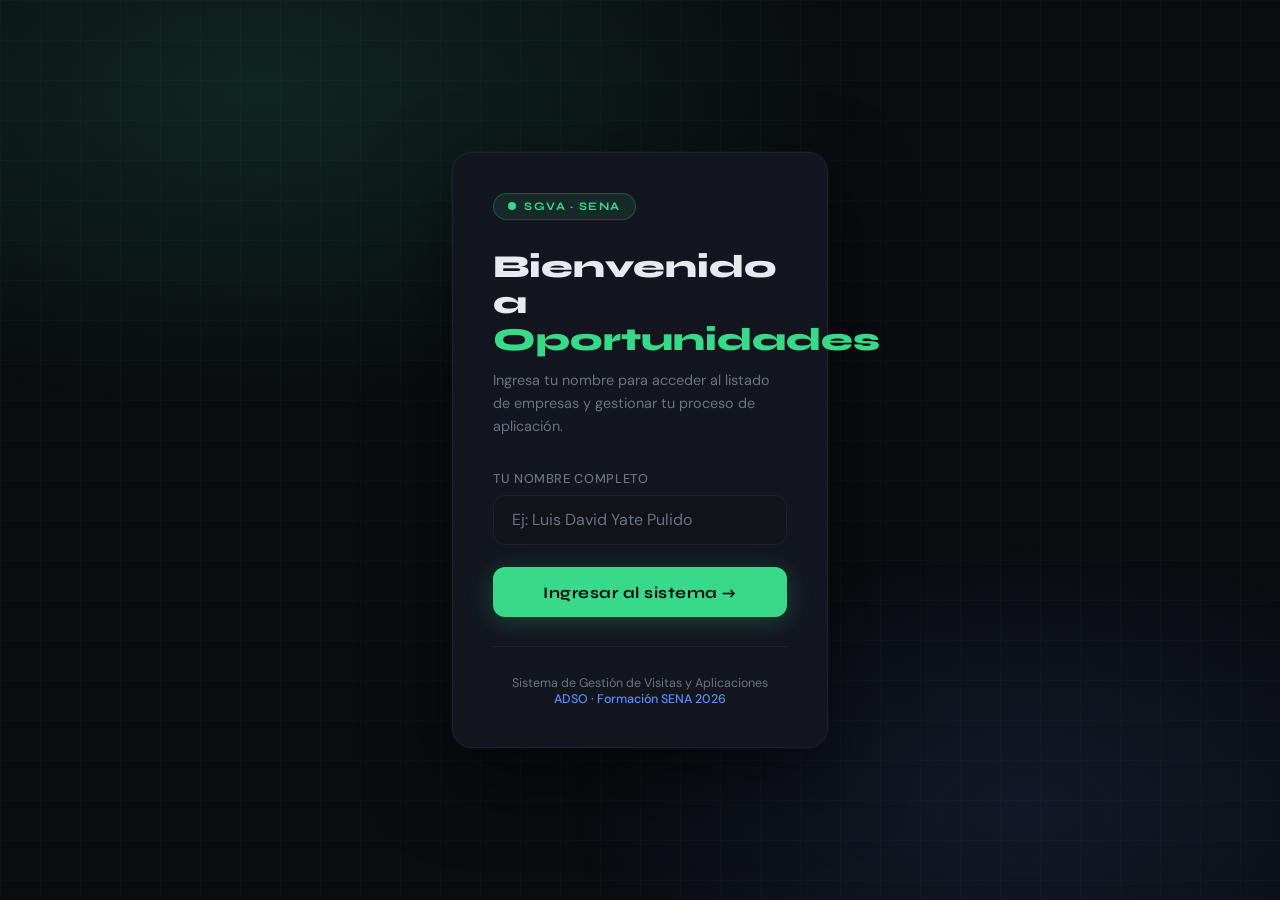
==== docs/index.html @ 46197d7f "Version Inicial" ====
<!DOCTYPE html>
<html lang="es">
<head>
  <meta charset="UTF-8" />
  <meta name="viewport" content="width=device-width, initial-scale=1.0"/>
  <title>SGVA – Oportunidades SENA</title>
  <link rel="preconnect" href="https://fonts.googleapis.com">
  <link rel="preconnect" href="https://fonts.gstatic.com" crossorigin>
  <link href="https://fonts.googleapis.com/css2?family=Syne:wght@400;600;700;800&family=DM+Sans:ital,wght@0,300;0,400;0,500;1,300&display=swap" rel="stylesheet">
  <style>
    *, *::before, *::after { box-sizing: border-box; margin: 0; padding: 0; }
    :root {
      --bg: #0a0c10; --surface: #111318; --border: #1e2230;
      --accent: #39d98a; --accent2: #5b8cff; --danger: #ff5b5b;
      --text: #e8eaf0; --muted: #6b7280; --card: #13161f;
    }
    body {
      background: var(--bg); color: var(--text);
      font-family: 'DM Sans', sans-serif;
      min-height: 100vh; display: flex;
      align-items: center; justify-content: center;
      overflow: hidden; position: relative;
    }
    body::before {
      content: ''; position: fixed; inset: 0;
      background:
        radial-gradient(ellipse 80% 60% at 20% 10%, rgba(57,217,138,.13) 0%, transparent 60%),
        radial-gradient(ellipse 60% 50% at 80% 90%, rgba(91,140,255,.10) 0%, transparent 60%);
      animation: pulse-bg 8s ease-in-out infinite alternate;
      pointer-events: none; z-index: 0;
    }
    @keyframes pulse-bg { from { opacity: .6; } to { opacity: 1; } }
    body::after {
      content: ''; position: fixed; inset: 0;
      background-image:
        linear-gradient(rgba(57,217,138,.03) 1px, transparent 1px),
        linear-gradient(90deg, rgba(57,217,138,.03) 1px, transparent 1px);
      background-size: 40px 40px; pointer-events: none; z-index: 0;
    }
    .login-wrap {
      position: relative; z-index: 1;
      width: 100%; max-width: 440px; padding: 2rem;
      animation: slideUp .6s cubic-bezier(.16,1,.3,1) both;
    }
    @keyframes slideUp { from { opacity: 0; transform: translateY(30px); } to { opacity: 1; transform: translateY(0); } }
    .login-card {
      background: var(--card); border: 1px solid var(--border);
      border-radius: 20px; padding: 2.5rem;
      box-shadow: 0 30px 80px rgba(0,0,0,.5), 0 0 0 1px rgba(57,217,138,.06);
    }
    .logo-badge {
      display: inline-flex; align-items: center; gap: .5rem;
      background: rgba(57,217,138,.1); border: 1px solid rgba(57,217,138,.25);
      border-radius: 99px; padding: .35rem .9rem; margin-bottom: 1.8rem;
    }
    .logo-dot {
      width: 8px; height: 8px; background: var(--accent);
      border-radius: 50%; animation: blink 2s ease-in-out infinite;
    }
    @keyframes blink { 0%,100% { opacity: 1; } 50% { opacity: .3; } }
    .logo-badge span {
      font-family: 'Syne', sans-serif; font-size: .72rem;
      font-weight: 700; letter-spacing: .12em; color: var(--accent); text-transform: uppercase;
    }
    h1 { font-family: 'Syne', sans-serif; font-size: 2rem; font-weight: 800; line-height: 1.15; margin-bottom: .6rem; }
    h1 em { font-style: normal; color: var(--accent); }
    .subtitle { color: var(--muted); font-size: .9rem; line-height: 1.6; margin-bottom: 2rem; }
    label { display: block; font-size: .8rem; font-weight: 500; color: var(--muted); letter-spacing: .05em; text-transform: uppercase; margin-bottom: .5rem; }
    input[type="text"] {
      width: 100%; background: var(--surface); border: 1.5px solid var(--border);
      border-radius: 12px; padding: .85rem 1.1rem; color: var(--text);
      font-family: 'DM Sans', sans-serif; font-size: 1rem; outline: none;
      transition: border-color .2s, box-shadow .2s;
    }
    input[type="text"]::placeholder { color: var(--muted); }
    input[type="text"]:focus { border-color: var(--accent); box-shadow: 0 0 0 3px rgba(57,217,138,.12); }
    .btn-login {
      width: 100%; margin-top: 1.4rem; background: var(--accent); color: #0a0c10;
      font-family: 'Syne', sans-serif; font-size: 1rem; font-weight: 700;
      border: none; border-radius: 12px; padding: .95rem; cursor: pointer;
      letter-spacing: .03em; transition: transform .15s, box-shadow .15s;
      box-shadow: 0 4px 24px rgba(57,217,138,.25);
    }
    .btn-login:hover { transform: translateY(-2px); box-shadow: 0 8px 32px rgba(57,217,138,.4); }
    .error-msg { margin-top: .8rem; color: var(--danger); font-size: .85rem; text-align: center; display: none; }
    .divider { height: 1px; background: var(--border); margin: 1.8rem 0; }
    .footer-note { text-align: center; font-size: .78rem; color: var(--muted); }
    .footer-note strong { color: var(--accent2); font-weight: 500; }
  </style>
</head>
<body>
  <div class="login-wrap">
    <div class="login-card">
      <div class="logo-badge"><div class="logo-dot"></div><span>SGVA · SENA</span></div>
      <h1>Bienvenido a<br><em>Oportunidades</em></h1>
      <p class="subtitle">Ingresa tu nombre para acceder al listado de empresas y gestionar tu proceso de aplicación.</p>
      <label for="nombre">Tu nombre completo</label>
      <input type="text" id="nombre" placeholder="Ej: Luis David Yate Pulido" autocomplete="off" />
      <p class="error-msg" id="error">Por favor escribe tu nombre para continuar.</p>
      <button class="btn-login" onclick="ingresar()">Ingresar al sistema →</button>
      <div class="divider"></div>
      <p class="footer-note">Sistema de Gestión de Visitas y Aplicaciones<br><strong>ADSO · Formación SENA 2026</strong></p>
    </div>
  </div>
  <script>
    const sesion = localStorage.getItem('sgva_usuario');
    if (sesion) window.location.href = 'dashboard.html';
    document.getElementById('nombre').addEventListener('keydown', e => { if (e.key === 'Enter') ingresar(); });
    function ingresar() {
      const nombre = document.getElementById('nombre').value.trim();
      const error  = document.getElementById('error');
      if (!nombre) { error.style.display = 'block'; return; }
      error.style.display = 'none';
      localStorage.setItem('sgva_usuario', nombre);
      window.location.href = 'dashboard.html';
    }
  </script>
</body>
</html>
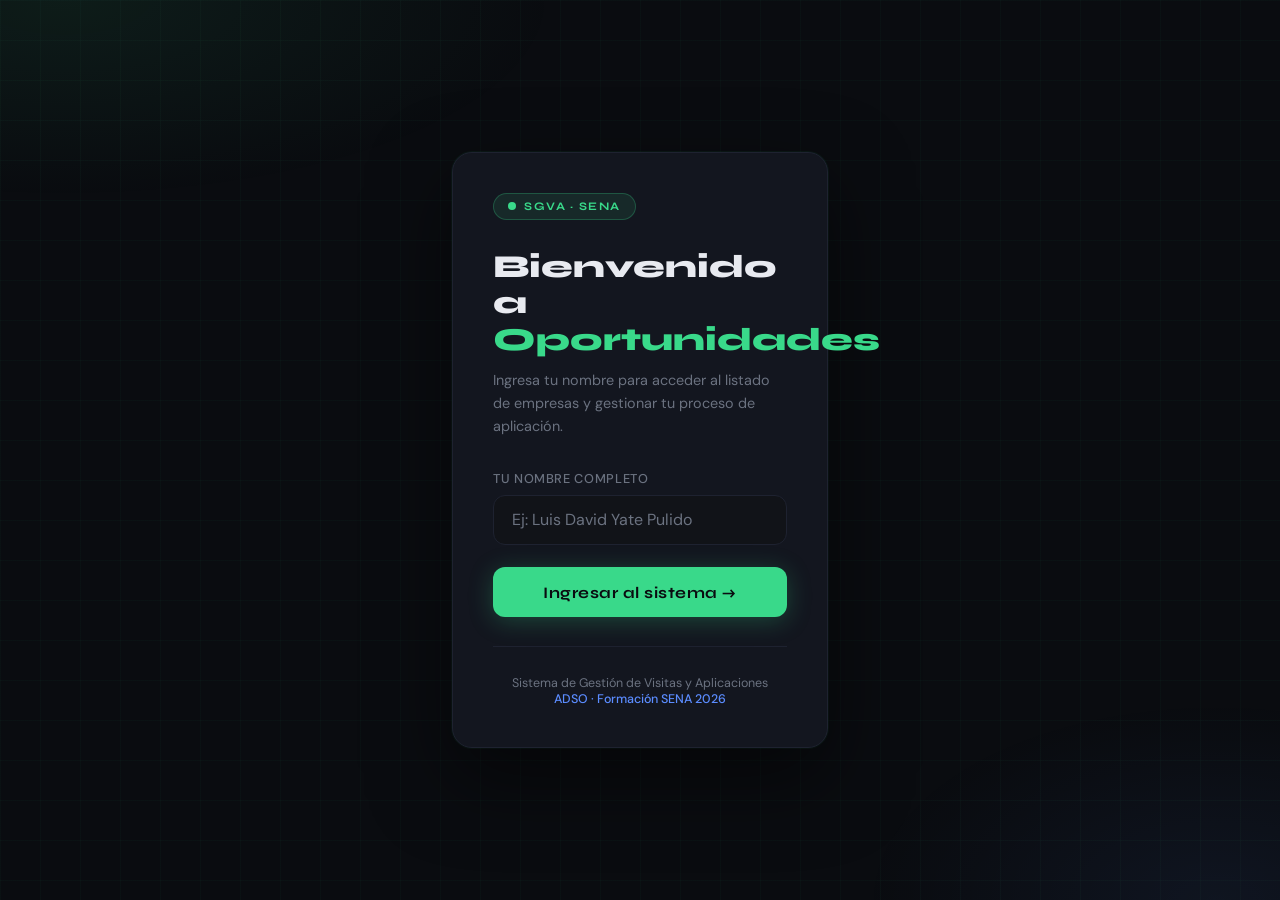
==== commit 1473ce30: "feat: secciones, agregar empresa y CSS/JS separados" ====
--- a/docs/index.html
+++ b/docs/index.html
@@ -1,101 +1,22 @@
 <!DOCTYPE html>
 <html lang="es">
 <head>
-  <meta charset="UTF-8" />
+  <meta charset="UTF-8"/>
   <meta name="viewport" content="width=device-width, initial-scale=1.0"/>
   <title>SGVA – Oportunidades SENA</title>
   <link rel="preconnect" href="https://fonts.googleapis.com">
   <link rel="preconnect" href="https://fonts.gstatic.com" crossorigin>
-  <link href="https://fonts.googleapis.com/css2?family=Syne:wght@400;600;700;800&family=DM+Sans:ital,wght@0,300;0,400;0,500;1,300&display=swap" rel="stylesheet">
-  <style>
-    *, *::before, *::after { box-sizing: border-box; margin: 0; padding: 0; }
-    :root {
-      --bg: #0a0c10; --surface: #111318; --border: #1e2230;
-      --accent: #39d98a; --accent2: #5b8cff; --danger: #ff5b5b;
-      --text: #e8eaf0; --muted: #6b7280; --card: #13161f;
-    }
-    body {
-      background: var(--bg); color: var(--text);
-      font-family: 'DM Sans', sans-serif;
-      min-height: 100vh; display: flex;
-      align-items: center; justify-content: center;
-      overflow: hidden; position: relative;
-    }
-    body::before {
-      content: ''; position: fixed; inset: 0;
-      background:
-        radial-gradient(ellipse 80% 60% at 20% 10%, rgba(57,217,138,.13) 0%, transparent 60%),
-        radial-gradient(ellipse 60% 50% at 80% 90%, rgba(91,140,255,.10) 0%, transparent 60%);
-      animation: pulse-bg 8s ease-in-out infinite alternate;
-      pointer-events: none; z-index: 0;
-    }
-    @keyframes pulse-bg { from { opacity: .6; } to { opacity: 1; } }
-    body::after {
-      content: ''; position: fixed; inset: 0;
-      background-image:
-        linear-gradient(rgba(57,217,138,.03) 1px, transparent 1px),
-        linear-gradient(90deg, rgba(57,217,138,.03) 1px, transparent 1px);
-      background-size: 40px 40px; pointer-events: none; z-index: 0;
-    }
-    .login-wrap {
-      position: relative; z-index: 1;
-      width: 100%; max-width: 440px; padding: 2rem;
-      animation: slideUp .6s cubic-bezier(.16,1,.3,1) both;
-    }
-    @keyframes slideUp { from { opacity: 0; transform: translateY(30px); } to { opacity: 1; transform: translateY(0); } }
-    .login-card {
-      background: var(--card); border: 1px solid var(--border);
-      border-radius: 20px; padding: 2.5rem;
-      box-shadow: 0 30px 80px rgba(0,0,0,.5), 0 0 0 1px rgba(57,217,138,.06);
-    }
-    .logo-badge {
-      display: inline-flex; align-items: center; gap: .5rem;
-      background: rgba(57,217,138,.1); border: 1px solid rgba(57,217,138,.25);
-      border-radius: 99px; padding: .35rem .9rem; margin-bottom: 1.8rem;
-    }
-    .logo-dot {
-      width: 8px; height: 8px; background: var(--accent);
-      border-radius: 50%; animation: blink 2s ease-in-out infinite;
-    }
-    @keyframes blink { 0%,100% { opacity: 1; } 50% { opacity: .3; } }
-    .logo-badge span {
-      font-family: 'Syne', sans-serif; font-size: .72rem;
-      font-weight: 700; letter-spacing: .12em; color: var(--accent); text-transform: uppercase;
-    }
-    h1 { font-family: 'Syne', sans-serif; font-size: 2rem; font-weight: 800; line-height: 1.15; margin-bottom: .6rem; }
-    h1 em { font-style: normal; color: var(--accent); }
-    .subtitle { color: var(--muted); font-size: .9rem; line-height: 1.6; margin-bottom: 2rem; }
-    label { display: block; font-size: .8rem; font-weight: 500; color: var(--muted); letter-spacing: .05em; text-transform: uppercase; margin-bottom: .5rem; }
-    input[type="text"] {
-      width: 100%; background: var(--surface); border: 1.5px solid var(--border);
-      border-radius: 12px; padding: .85rem 1.1rem; color: var(--text);
-      font-family: 'DM Sans', sans-serif; font-size: 1rem; outline: none;
-      transition: border-color .2s, box-shadow .2s;
-    }
-    input[type="text"]::placeholder { color: var(--muted); }
-    input[type="text"]:focus { border-color: var(--accent); box-shadow: 0 0 0 3px rgba(57,217,138,.12); }
-    .btn-login {
-      width: 100%; margin-top: 1.4rem; background: var(--accent); color: #0a0c10;
-      font-family: 'Syne', sans-serif; font-size: 1rem; font-weight: 700;
-      border: none; border-radius: 12px; padding: .95rem; cursor: pointer;
-      letter-spacing: .03em; transition: transform .15s, box-shadow .15s;
-      box-shadow: 0 4px 24px rgba(57,217,138,.25);
-    }
-    .btn-login:hover { transform: translateY(-2px); box-shadow: 0 8px 32px rgba(57,217,138,.4); }
-    .error-msg { margin-top: .8rem; color: var(--danger); font-size: .85rem; text-align: center; display: none; }
-    .divider { height: 1px; background: var(--border); margin: 1.8rem 0; }
-    .footer-note { text-align: center; font-size: .78rem; color: var(--muted); }
-    .footer-note strong { color: var(--accent2); font-weight: 500; }
-  </style>
+  <link href="https://fonts.googleapis.com/css2?family=Syne:wght@400;600;700;800&family=DM+Sans:wght@300;400;500&display=swap" rel="stylesheet">
+  <link rel="stylesheet" href="styles.css">
 </head>
-<body>
+<body class="login-page">
   <div class="login-wrap">
     <div class="login-card">
       <div class="logo-badge"><div class="logo-dot"></div><span>SGVA · SENA</span></div>
       <h1>Bienvenido a<br><em>Oportunidades</em></h1>
       <p class="subtitle">Ingresa tu nombre para acceder al listado de empresas y gestionar tu proceso de aplicación.</p>
       <label for="nombre">Tu nombre completo</label>
-      <input type="text" id="nombre" placeholder="Ej: Luis David Yate Pulido" autocomplete="off" />
+      <input type="text" id="nombre" placeholder="Ej: Luis David Yate Pulido" autocomplete="off"/>
       <p class="error-msg" id="error">Por favor escribe tu nombre para continuar.</p>
       <button class="btn-login" onclick="ingresar()">Ingresar al sistema →</button>
       <div class="divider"></div>
@@ -103,8 +24,7 @@
     </div>
   </div>
   <script>
-    const sesion = localStorage.getItem('sgva_usuario');
-    if (sesion) window.location.href = 'dashboard.html';
+    if (localStorage.getItem('sgva_usuario')) window.location.href = 'dashboard.html';
     document.getElementById('nombre').addEventListener('keydown', e => { if (e.key === 'Enter') ingresar(); });
     function ingresar() {
       const nombre = document.getElementById('nombre').value.trim();
--- a/docs/styles.css
+++ b/docs/styles.css
@@ -0,0 +1,312 @@
+/* ══════════════════════════════════════════
+   VARIABLES Y RESET
+══════════════════════════════════════════ */
+*, *::before, *::after { box-sizing: border-box; margin: 0; padding: 0; }
+
+:root {
+  --bg:             #0a0c10;
+  --surface:        #111318;
+  --border:         #1e2230;
+  --accent:         #39d98a;
+  --accent2:        #5b8cff;
+  --warn:           #f5a623;
+  --danger:         #ff5b5b;
+  --text:           #e8eaf0;
+  --muted:          #6b7280;
+  --card:           #13161f;
+  --card2:          #0f1117;
+  --st-proceso:     #f5a623;
+  --st-finalizado:  #5b8cff;
+  --st-contratado:  #39d98a;
+  --st-pendiente:   #6b7280;
+}
+
+html { scroll-behavior: smooth; }
+
+body {
+  background: var(--bg);
+  color: var(--text);
+  font-family: 'DM Sans', sans-serif;
+  min-height: 100vh;
+}
+
+body::before {
+  content: ''; position: fixed; inset: 0;
+  background:
+    radial-gradient(ellipse 70% 40% at 5% 0%, rgba(57,217,138,.08) 0%, transparent 55%),
+    radial-gradient(ellipse 50% 40% at 95% 100%, rgba(91,140,255,.07) 0%, transparent 55%);
+  pointer-events: none; z-index: 0;
+}
+
+/* ══════════════════════════════════════════
+   LOGIN
+══════════════════════════════════════════ */
+.login-page { display: flex; align-items: center; justify-content: center; overflow: hidden; }
+
+.login-page::after {
+  content: ''; position: fixed; inset: 0;
+  background-image:
+    linear-gradient(rgba(57,217,138,.03) 1px, transparent 1px),
+    linear-gradient(90deg, rgba(57,217,138,.03) 1px, transparent 1px);
+  background-size: 40px 40px; pointer-events: none; z-index: 0;
+}
+
+.login-wrap {
+  position: relative; z-index: 1;
+  width: 100%; max-width: 440px; padding: 2rem;
+  animation: slideUp .6s cubic-bezier(.16,1,.3,1) both;
+}
+
+.login-card {
+  background: var(--card); border: 1px solid var(--border);
+  border-radius: 20px; padding: 2.5rem;
+  box-shadow: 0 30px 80px rgba(0,0,0,.5), 0 0 0 1px rgba(57,217,138,.06);
+}
+
+/* ══════════════════════════════════════════
+   COMPONENTES COMUNES
+══════════════════════════════════════════ */
+.logo-badge {
+  display: inline-flex; align-items: center; gap: .5rem;
+  background: rgba(57,217,138,.1); border: 1px solid rgba(57,217,138,.25);
+  border-radius: 99px; padding: .35rem .9rem; margin-bottom: 1.8rem;
+}
+.logo-dot {
+  width: 8px; height: 8px; background: var(--accent);
+  border-radius: 50%; animation: blink 2s ease-in-out infinite;
+}
+.logo-badge span {
+  font-family: 'Syne', sans-serif; font-size: .72rem;
+  font-weight: 700; letter-spacing: .12em; color: var(--accent); text-transform: uppercase;
+}
+
+h1 { font-family: 'Syne', sans-serif; font-size: 2rem; font-weight: 800; line-height: 1.15; margin-bottom: .6rem; }
+h1 em { font-style: normal; color: var(--accent); }
+.subtitle { color: var(--muted); font-size: .9rem; line-height: 1.6; margin-bottom: 2rem; }
+
+label {
+  display: block; font-size: .8rem; font-weight: 500;
+  color: var(--muted); letter-spacing: .05em; text-transform: uppercase; margin-bottom: .5rem;
+}
+
+input[type="text"], input[type="date"], select {
+  width: 100%; background: var(--surface); border: 1.5px solid var(--border);
+  border-radius: 12px; padding: .85rem 1.1rem; color: var(--text);
+  font-family: 'DM Sans', sans-serif; font-size: 1rem; outline: none;
+  transition: border-color .2s, box-shadow .2s;
+}
+input::placeholder { color: var(--muted); }
+input:focus, select:focus { border-color: var(--accent); box-shadow: 0 0 0 3px rgba(57,217,138,.12); }
+select { cursor: pointer; appearance: none; background-image: url("data:image/svg+xml,%3Csvg xmlns='http://www.w3.org/2000/svg' width='12' height='8' fill='none'%3E%3Cpath d='M1 1l5 5 5-5' stroke='%236b7280' stroke-width='1.5' stroke-linecap='round'/%3E%3C/svg%3E"); background-repeat: no-repeat; background-position: right 1rem center; }
+select option { background: var(--surface); }
+
+.btn-login {
+  width: 100%; margin-top: 1.4rem; background: var(--accent); color: #0a0c10;
+  font-family: 'Syne', sans-serif; font-size: 1rem; font-weight: 700;
+  border: none; border-radius: 12px; padding: .95rem; cursor: pointer;
+  letter-spacing: .03em; transition: transform .15s, box-shadow .15s;
+  box-shadow: 0 4px 24px rgba(57,217,138,.25);
+}
+.btn-login:hover { transform: translateY(-2px); box-shadow: 0 8px 32px rgba(57,217,138,.4); }
+
+.error-msg { margin-top: .8rem; color: var(--danger); font-size: .85rem; text-align: center; display: none; }
+.divider { height: 1px; background: var(--border); margin: 1.8rem 0; }
+.footer-note { text-align: center; font-size: .78rem; color: var(--muted); }
+.footer-note strong { color: var(--accent2); font-weight: 500; }
+
+/* ══════════════════════════════════════════
+   HEADER
+══════════════════════════════════════════ */
+header {
+  position: sticky; top: 0; z-index: 100;
+  background: rgba(10,12,16,.85); backdrop-filter: blur(16px);
+  border-bottom: 1px solid var(--border); padding: 0 2rem;
+  display: flex; align-items: center; justify-content: space-between; height: 64px;
+}
+.header-left { display: flex; align-items: center; gap: 1rem; }
+.logo-pill {
+  display: flex; align-items: center; gap: .5rem;
+  background: rgba(57,217,138,.1); border: 1px solid rgba(57,217,138,.25);
+  border-radius: 99px; padding: .28rem .75rem;
+}
+.logo-pill span { font-family:'Syne',sans-serif; font-size:.68rem; font-weight:700; letter-spacing:.1em; color:var(--accent); text-transform:uppercase; }
+.header-title { font-family:'Syne',sans-serif; font-size:.95rem; font-weight:700; }
+.header-title small { font-family:'DM Sans',sans-serif; font-size:.78rem; font-weight:400; color:var(--muted); display:block; }
+.header-right { display:flex; align-items:center; gap:1rem; }
+.user-chip { display:flex; align-items:center; gap:.6rem; background:var(--surface); border:1px solid var(--border); border-radius:99px; padding:.3rem .9rem .3rem .4rem; }
+.user-avatar { width:30px; height:30px; border-radius:50%; background: linear-gradient(135deg, var(--accent), var(--accent2)); display:flex; align-items:center; justify-content:center; font-family:'Syne',sans-serif; font-size:.75rem; font-weight:800; color:#0a0c10; }
+.user-name { font-size:.85rem; font-weight:500; max-width:140px; overflow:hidden; text-overflow:ellipsis; white-space:nowrap; }
+.btn-salir { background:transparent; border:1px solid var(--border); color:var(--muted); font-family:'DM Sans',sans-serif; font-size:.82rem; border-radius:8px; padding:.38rem .85rem; cursor:pointer; transition:color .15s,border-color .15s; }
+.btn-salir:hover { color:var(--danger); border-color:var(--danger); }
+
+/* ══════════════════════════════════════════
+   MAIN
+══════════════════════════════════════════ */
+main { position:relative; z-index:1; max-width:1400px; margin:0 auto; padding:2rem 2rem 4rem; }
+
+/* ══════════════════════════════════════════
+   STATS
+══════════════════════════════════════════ */
+.stats-bar { display:grid; grid-template-columns:repeat(4,1fr); gap:1rem; margin-bottom:2rem; animation:fadeIn .5s .1s both; }
+.stat-card { background:var(--card); border:1px solid var(--border); border-radius:14px; padding:1.1rem 1.3rem; display:flex; flex-direction:column; gap:.3rem; transition:border-color .2s; }
+.stat-card:hover { border-color:rgba(57,217,138,.3); }
+.stat-label { font-size:.75rem; color:var(--muted); text-transform:uppercase; letter-spacing:.06em; font-weight:500; }
+.stat-value { font-family:'Syne',sans-serif; font-size:2rem; font-weight:800; }
+.stat-value.green  { color:var(--accent); }
+.stat-value.blue   { color:var(--accent2); }
+.stat-value.orange { color:var(--warn); }
+.stat-value.grey   { color:var(--muted); }
+
+/* ══════════════════════════════════════════
+   TABS DE SECCIÓN
+══════════════════════════════════════════ */
+.section-tabs {
+  display: flex; gap: .75rem; margin-bottom: 1.5rem;
+  animation: fadeIn .5s .15s both;
+}
+.tab-btn {
+  display: flex; align-items: center; gap: .6rem;
+  background: var(--card); border: 1.5px solid var(--border);
+  color: var(--muted); font-family: 'Syne', sans-serif;
+  font-size: .82rem; font-weight: 700; letter-spacing: .04em;
+  border-radius: 12px; padding: .65rem 1.2rem; cursor: pointer;
+  transition: all .2s; position: relative;
+}
+.tab-btn:hover { border-color: var(--accent); color: var(--text); }
+.tab-btn.active { background: rgba(57,217,138,.08); border-color: var(--accent); color: var(--accent); }
+.tab-num { font-size:.7rem; opacity:.5; }
+.tab-count {
+  background: rgba(57,217,138,.15); color: var(--accent);
+  border-radius: 99px; padding: .1rem .5rem; font-size: .7rem; font-weight: 800;
+  min-width: 22px; text-align: center;
+}
+.tab-btn:not(.active) .tab-count { background: rgba(107,114,128,.15); color: var(--muted); }
+
+/* ══════════════════════════════════════════
+   CONTROLES
+══════════════════════════════════════════ */
+.controls { display:flex; gap:.75rem; flex-wrap:wrap; align-items:center; margin-bottom:1.5rem; animation:fadeIn .5s .2s both; }
+.search-box { flex:1; min-width:220px; background:var(--surface); border:1.5px solid var(--border); border-radius:10px; padding:.65rem 1rem; color:var(--text); font-family:'DM Sans',sans-serif; font-size:.9rem; outline:none; transition:border-color .2s,box-shadow .2s; }
+.search-box::placeholder { color:var(--muted); }
+.search-box:focus { border-color:var(--accent); box-shadow:0 0 0 3px rgba(57,217,138,.1); }
+.filter-btn { background:var(--surface); border:1.5px solid var(--border); color:var(--muted); font-family:'Syne',sans-serif; font-size:.78rem; font-weight:700; letter-spacing:.04em; border-radius:10px; padding:.62rem 1rem; cursor:pointer; transition:all .15s; white-space:nowrap; }
+.filter-btn:hover, .filter-btn.active { background:var(--card); color:var(--text); border-color:var(--accent); }
+.filter-btn.f-proceso.active   { border-color:var(--st-proceso);    color:var(--st-proceso); }
+.filter-btn.f-finalizado.active{ border-color:var(--st-finalizado); color:var(--st-finalizado); }
+.filter-btn.f-contratado.active{ border-color:var(--st-contratado); color:var(--st-contratado); }
+.btn-agregar { background:var(--accent); color:#0a0c10; font-family:'Syne',sans-serif; font-size:.82rem; font-weight:700; border:none; border-radius:10px; padding:.62rem 1.1rem; cursor:pointer; transition:transform .15s,box-shadow .15s; box-shadow:0 4px 16px rgba(57,217,138,.2); white-space:nowrap; }
+.btn-agregar:hover { transform:translateY(-1px); box-shadow:0 6px 24px rgba(57,217,138,.35); }
+
+/* ══════════════════════════════════════════
+   TABLA
+══════════════════════════════════════════ */
+.table-wrap { background:var(--card); border:1px solid var(--border); border-radius:16px; overflow:hidden; animation:fadeIn .5s .3s both; }
+.table-head-bar { display:flex; align-items:center; justify-content:space-between; padding:1rem 1.4rem; border-bottom:1px solid var(--border); }
+.table-head-bar h2 { font-family:'Syne',sans-serif; font-size:.95rem; font-weight:700; }
+.count-badge { background:rgba(57,217,138,.1); color:var(--accent); border:1px solid rgba(57,217,138,.2); border-radius:99px; padding:.2rem .65rem; font-size:.75rem; font-weight:700; }
+.table-scroll { overflow-x:auto; }
+table { width:100%; border-collapse:collapse; font-size:.85rem; }
+thead th { background:var(--card2); color:var(--muted); font-family:'Syne',sans-serif; font-size:.72rem; font-weight:700; letter-spacing:.07em; text-transform:uppercase; padding:.75rem 1rem; text-align:left; border-bottom:1px solid var(--border); white-space:nowrap; }
+tbody tr { border-bottom:1px solid rgba(30,34,48,.7); transition:background .15s; cursor:pointer; }
+tbody tr:last-child { border-bottom:none; }
+tbody tr:hover { background:rgba(57,217,138,.04); }
+td { padding:.8rem 1rem; vertical-align:middle; }
+.td-num { color:var(--muted); font-size:.78rem; width:40px; }
+.td-empresa { font-weight:500; max-width:220px; }
+.empresa-name { overflow:hidden; text-overflow:ellipsis; white-space:nowrap; }
+.empresa-sub  { font-size:.75rem; color:var(--muted); margin-top:.15rem; white-space:nowrap; overflow:hidden; text-overflow:ellipsis; }
+.fecha-range  { display:flex; flex-direction:column; gap:.1rem; }
+.fecha-inicio { font-size:.78rem; color:var(--accent); }
+.fecha-fin    { font-size:.78rem; color:var(--muted); }
+.td-aplicado  { text-align:center; }
+.check-aplicado { width:20px; height:20px; border-radius:6px; border:2px solid var(--border); background:transparent; display:inline-flex; align-items:center; justify-content:center; cursor:pointer; transition:all .15s; }
+.check-aplicado.activo { background:var(--accent); border-color:var(--accent); }
+.check-aplicado.activo::after { content:'✓'; color:#0a0c10; font-size:.75rem; font-weight:800; }
+.td-accion { text-align:right; }
+.btn-gestionar { background:transparent; border:1px solid var(--border); color:var(--muted); font-family:'Syne',sans-serif; font-size:.72rem; font-weight:700; letter-spacing:.04em; border-radius:8px; padding:.35rem .75rem; cursor:pointer; transition:all .15s; white-space:nowrap; }
+.btn-gestionar:hover { border-color:var(--accent2); color:var(--accent2); }
+
+/* ══════════════════════════════════════════
+   ESTADOS
+══════════════════════════════════════════ */
+.estado-badge { display:inline-flex; align-items:center; gap:.4rem; border-radius:99px; padding:.28rem .75rem; font-size:.75rem; font-weight:600; letter-spacing:.03em; white-space:nowrap; }
+.estado-badge::before { content:''; width:6px; height:6px; border-radius:50%; }
+.estado-pendiente   { background:rgba(107,114,128,.12); color:var(--st-pendiente);   border:1px solid rgba(107,114,128,.2); }
+.estado-pendiente::before   { background:var(--st-pendiente); }
+.estado-proceso     { background:rgba(245,166,35,.12);  color:var(--st-proceso);     border:1px solid rgba(245,166,35,.2); }
+.estado-proceso::before     { background:var(--st-proceso); }
+.estado-finalizado  { background:rgba(91,140,255,.12);  color:var(--st-finalizado);  border:1px solid rgba(91,140,255,.2); }
+.estado-finalizado::before  { background:var(--st-finalizado); }
+.estado-contratado  { background:rgba(57,217,138,.12);  color:var(--st-contratado);  border:1px solid rgba(57,217,138,.2); }
+.estado-contratado::before  { background:var(--st-contratado); animation:blink 1.5s ease-in-out infinite; }
+
+.empty-state { text-align:center; padding:4rem 2rem; color:var(--muted); }
+.empty-state .icon { font-size:2.5rem; margin-bottom:.75rem; }
+
+/* ══════════════════════════════════════════
+   MODAL
+══════════════════════════════════════════ */
+.modal-overlay { position:fixed; inset:0; z-index:200; background:rgba(5,7,10,.75); backdrop-filter:blur(8px); display:flex; align-items:center; justify-content:center; padding:1.5rem; opacity:0; pointer-events:none; transition:opacity .2s; }
+.modal-overlay.open { opacity:1; pointer-events:all; }
+.modal { background:var(--card); border:1px solid var(--border); border-radius:20px; width:100%; max-width:520px; max-height:90vh; overflow-y:auto; box-shadow:0 40px 100px rgba(0,0,0,.6); transform:scale(.95) translateY(20px); transition:transform .25s cubic-bezier(.16,1,.3,1); }
+.modal-overlay.open .modal { transform:scale(1) translateY(0); }
+.modal-header { padding:1.4rem 1.6rem 1rem; border-bottom:1px solid var(--border); display:flex; align-items:flex-start; justify-content:space-between; gap:1rem; position:sticky; top:0; background:var(--card); z-index:1; }
+.modal-empresa { font-family:'Syne',sans-serif; font-size:1.05rem; font-weight:800; line-height:1.3; }
+.modal-contacto { font-size:.82rem; color:var(--muted); margin-top:.3rem; }
+.btn-close { background:var(--surface); border:1px solid var(--border); color:var(--muted); width:32px; height:32px; border-radius:8px; font-size:1.1rem; cursor:pointer; flex-shrink:0; display:flex; align-items:center; justify-content:center; transition:color .15s; }
+.btn-close:hover { color:var(--danger); }
+.modal-body { padding:1.4rem 1.6rem; display:flex; flex-direction:column; gap:1.2rem; }
+.modal-info-grid { display:grid; grid-template-columns:1fr 1fr; gap:.75rem; }
+.info-item { background:var(--surface); border-radius:10px; padding:.75rem; }
+.info-item label { font-size:.7rem; color:var(--muted); text-transform:uppercase; letter-spacing:.07em; display:block; margin-bottom:.3rem; }
+.info-item p { font-size:.84rem; font-weight:500; word-break:break-all; }
+.input-modal { width:100%; background:var(--bg); border:1.5px solid var(--border); border-radius:8px; padding:.55rem .75rem; color:var(--text); font-family:'DM Sans',sans-serif; font-size:.88rem; outline:none; transition:border-color .2s; margin-top:.15rem; }
+.input-modal:focus { border-color:var(--accent); }
+.form-label { font-size:.78rem; color:var(--muted); text-transform:uppercase; letter-spacing:.06em; font-weight:500; margin-bottom:.5rem; }
+.aplicado-toggle { display:flex; align-items:center; justify-content:space-between; background:var(--surface); border:1.5px solid var(--border); border-radius:12px; padding:.8rem 1rem; cursor:pointer; transition:border-color .15s; }
+.aplicado-toggle:hover { border-color:var(--accent); }
+.aplicado-toggle.on { border-color:var(--accent); background:rgba(57,217,138,.06); }
+.toggle-label { font-size:.88rem; font-weight:500; }
+.toggle-switch { width:42px; height:24px; border-radius:99px; background:var(--border); position:relative; transition:background .2s; flex-shrink:0; }
+.toggle-switch::after { content:''; position:absolute; top:3px; left:3px; width:18px; height:18px; border-radius:50%; background:#fff; transition:transform .2s; }
+.aplicado-toggle.on .toggle-switch { background:var(--accent); }
+.aplicado-toggle.on .toggle-switch::after { transform:translateX(18px); }
+.estado-selector { display:grid; grid-template-columns:repeat(3,1fr); gap:.6rem; }
+.estado-opt { border-radius:10px; padding:.65rem .5rem; text-align:center; cursor:pointer; border:2px solid var(--border); font-size:.78rem; font-weight:600; font-family:'Syne',sans-serif; transition:all .15s; color:var(--muted); }
+.estado-opt .opt-icon { font-size:1.1rem; display:block; margin-bottom:.2rem; }
+.estado-opt:hover { border-color:var(--muted); color:var(--text); }
+.estado-opt.selected-proceso    { border-color:var(--st-proceso);    color:var(--st-proceso);    background:rgba(245,166,35,.08); }
+.estado-opt.selected-finalizado { border-color:var(--st-finalizado); color:var(--st-finalizado); background:rgba(91,140,255,.08); }
+.estado-opt.selected-contratado { border-color:var(--st-contratado); color:var(--st-contratado); background:rgba(57,217,138,.08); }
+textarea { width:100%; background:var(--surface); border:1.5px solid var(--border); border-radius:12px; padding:.8rem 1rem; color:var(--text); font-family:'DM Sans',sans-serif; font-size:.88rem; outline:none; resize:vertical; min-height:100px; transition:border-color .2s,box-shadow .2s; }
+textarea::placeholder { color:var(--muted); }
+textarea:focus { border-color:var(--accent2); box-shadow:0 0 0 3px rgba(91,140,255,.1); }
+.modal-footer { padding:.75rem 1.6rem 1.4rem; display:flex; gap:.75rem; justify-content:flex-end; }
+.btn-cancelar { background:transparent; border:1px solid var(--border); color:var(--muted); font-family:'Syne',sans-serif; font-size:.82rem; font-weight:700; border-radius:10px; padding:.6rem 1.2rem; cursor:pointer; transition:color .15s,border-color .15s; }
+.btn-cancelar:hover { color:var(--danger); border-color:var(--danger); }
+.btn-guardar { background:var(--accent); color:#0a0c10; font-family:'Syne',sans-serif; font-size:.88rem; font-weight:700; border:none; border-radius:10px; padding:.65rem 1.5rem; cursor:pointer; transition:transform .15s,box-shadow .15s; box-shadow:0 4px 18px rgba(57,217,138,.25); }
+.btn-guardar:hover { transform:translateY(-1px); box-shadow:0 6px 24px rgba(57,217,138,.4); }
+
+/* ══════════════════════════════════════════
+   TOAST
+══════════════════════════════════════════ */
+.toast { position:fixed; bottom:2rem; right:2rem; z-index:999; background:var(--card); border:1px solid var(--accent); border-radius:12px; padding:.8rem 1.2rem; font-size:.85rem; font-weight:500; box-shadow:0 8px 32px rgba(0,0,0,.4); display:flex; align-items:center; gap:.6rem; transform:translateY(20px); opacity:0; transition:all .3s cubic-bezier(.16,1,.3,1); pointer-events:none; }
+.toast.show { transform:translateY(0); opacity:1; }
+
+/* ══════════════════════════════════════════
+   ANIMACIONES
+══════════════════════════════════════════ */
+@keyframes slideUp  { from{opacity:0;transform:translateY(30px)} to{opacity:1;transform:translateY(0)} }
+@keyframes fadeIn   { from{opacity:0;transform:translateY(12px)} to{opacity:1;transform:translateY(0)} }
+@keyframes blink    { 0%,100%{opacity:1} 50%{opacity:.3} }
+
+/* ══════════════════════════════════════════
+   RESPONSIVE
+══════════════════════════════════════════ */
+@media (max-width:768px) {
+  main { padding:1rem 1rem 3rem; }
+  .stats-bar { grid-template-columns:repeat(2,1fr); }
+  header { padding:0 1rem; }
+  .header-title small { display:none; }
+  .section-tabs { overflow-x:auto; padding-bottom:.5rem; }
+}
